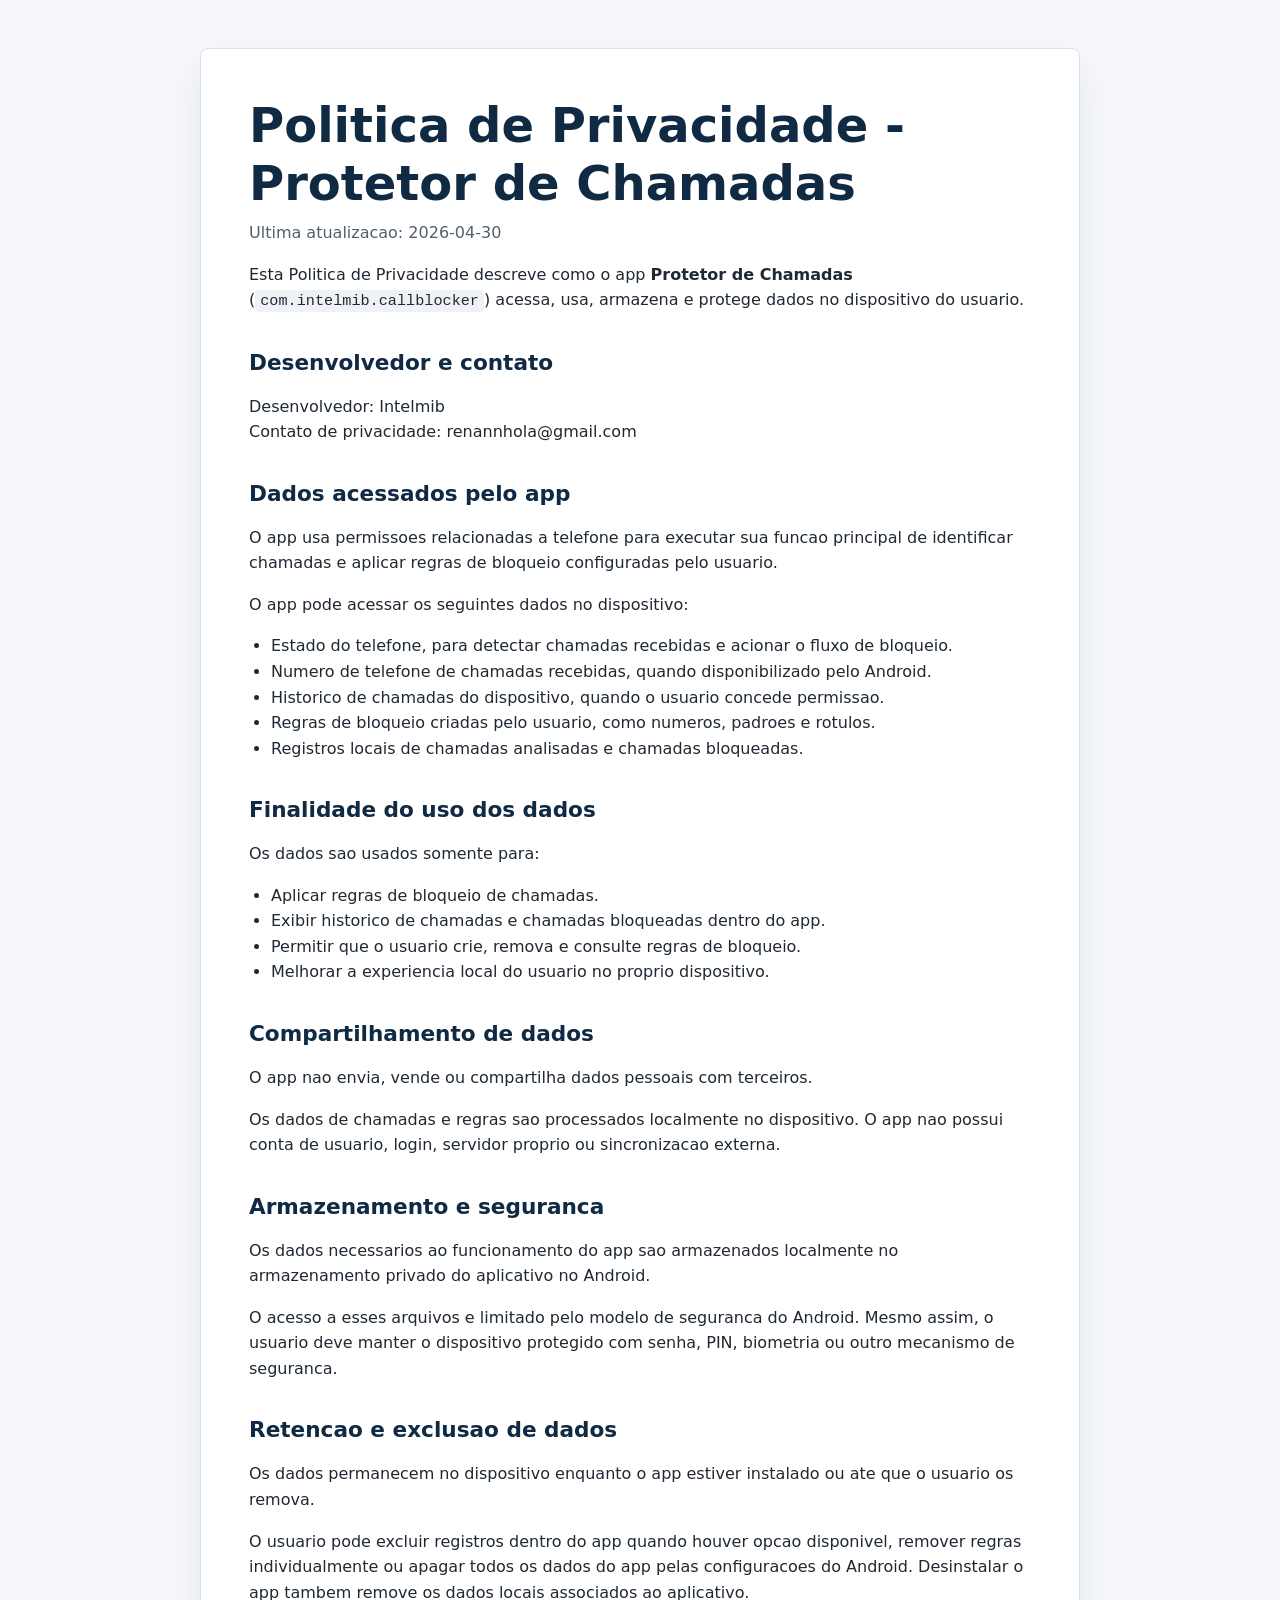
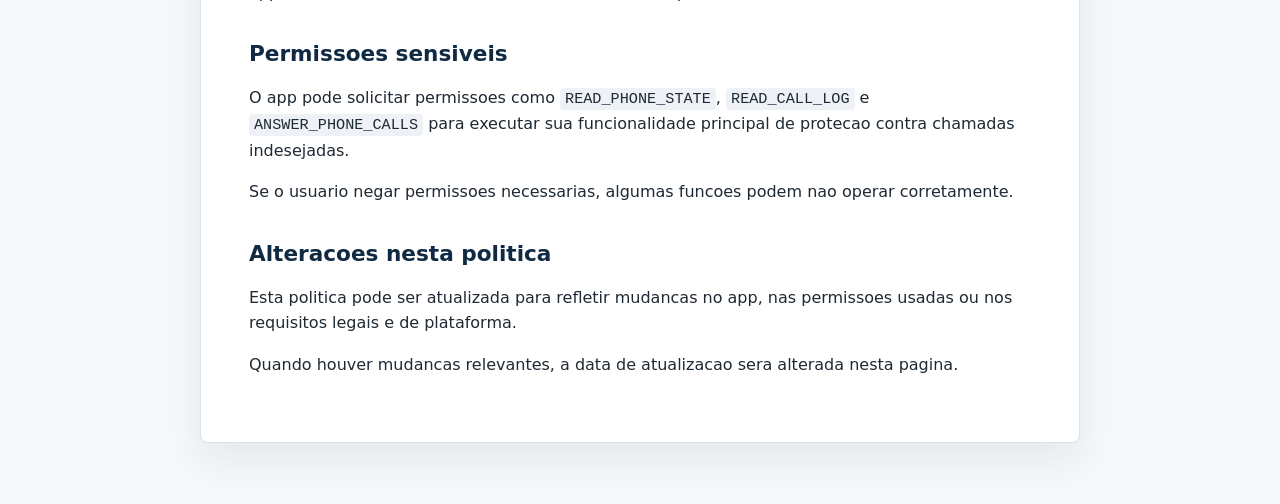
==== app-call-blocker/index.html @ 57f32411 "ok" ====
<!doctype html>
<html lang="pt-BR">
  <head>
    <meta charset="utf-8" />
    <meta name="viewport" content="width=device-width, initial-scale=1" />
    <title>Politica de Privacidade - Protetor de Chamadas</title>
    <meta
      name="description"
      content="Politica de Privacidade do app Protetor de Chamadas."
    />
    <style>
      :root {
        color-scheme: light;
        font-family:
          Inter, ui-sans-serif, system-ui, -apple-system, BlinkMacSystemFont,
          "Segoe UI", sans-serif;
        color: #1f2933;
        background: #f6f8fb;
      }

      body {
        margin: 0;
        line-height: 1.6;
      }

      main {
        width: min(880px, calc(100% - 32px));
        margin: 0 auto;
        padding: 48px 0 64px;
      }

      article {
        background: #ffffff;
        border: 1px solid #d9e2ec;
        border-radius: 8px;
        padding: clamp(24px, 5vw, 48px);
        box-shadow: 0 16px 40px rgba(31, 41, 51, 0.08);
      }

      h1,
      h2 {
        line-height: 1.2;
        color: #102a43;
      }

      h1 {
        margin: 0 0 8px;
        font-size: clamp(2rem, 6vw, 3rem);
      }

      h2 {
        margin-top: 36px;
        font-size: 1.35rem;
      }

      p,
      li {
        font-size: 1rem;
      }

      ul {
        padding-left: 22px;
      }

      code {
        border-radius: 4px;
        background: #eef2f7;
        padding: 2px 5px;
        font-size: 0.95em;
      }

      .updated {
        margin-top: 0;
        color: #52606d;
      }
    </style>
  </head>
  <body>
    <main>
      <article>
        <h1>Politica de Privacidade - Protetor de Chamadas</h1>
        <p class="updated">Ultima atualizacao: 2026-04-30</p>

        <p>
          Esta Politica de Privacidade descreve como o app
          <strong>Protetor de Chamadas</strong>
          (<code>com.intelmib.callblocker</code>) acessa, usa, armazena e
          protege dados no dispositivo do usuario.
        </p>

        <h2>Desenvolvedor e contato</h2>
        <p>
          Desenvolvedor: Intelmib<br />
          Contato de privacidade: renannhola@gmail.com
        </p>

        <h2>Dados acessados pelo app</h2>
        <p>
          O app usa permissoes relacionadas a telefone para executar sua funcao
          principal de identificar chamadas e aplicar regras de bloqueio
          configuradas pelo usuario.
        </p>
        <p>O app pode acessar os seguintes dados no dispositivo:</p>
        <ul>
          <li>
            Estado do telefone, para detectar chamadas recebidas e acionar o
            fluxo de bloqueio.
          </li>
          <li>
            Numero de telefone de chamadas recebidas, quando disponibilizado
            pelo Android.
          </li>
          <li>
            Historico de chamadas do dispositivo, quando o usuario concede
            permissao.
          </li>
          <li>
            Regras de bloqueio criadas pelo usuario, como numeros, padroes e
            rotulos.
          </li>
          <li>Registros locais de chamadas analisadas e chamadas bloqueadas.</li>
        </ul>

        <h2>Finalidade do uso dos dados</h2>
        <p>Os dados sao usados somente para:</p>
        <ul>
          <li>Aplicar regras de bloqueio de chamadas.</li>
          <li>
            Exibir historico de chamadas e chamadas bloqueadas dentro do app.
          </li>
          <li>
            Permitir que o usuario crie, remova e consulte regras de bloqueio.
          </li>
          <li>
            Melhorar a experiencia local do usuario no proprio dispositivo.
          </li>
        </ul>

        <h2>Compartilhamento de dados</h2>
        <p>O app nao envia, vende ou compartilha dados pessoais com terceiros.</p>
        <p>
          Os dados de chamadas e regras sao processados localmente no
          dispositivo. O app nao possui conta de usuario, login, servidor
          proprio ou sincronizacao externa.
        </p>

        <h2>Armazenamento e seguranca</h2>
        <p>
          Os dados necessarios ao funcionamento do app sao armazenados
          localmente no armazenamento privado do aplicativo no Android.
        </p>
        <p>
          O acesso a esses arquivos e limitado pelo modelo de seguranca do
          Android. Mesmo assim, o usuario deve manter o dispositivo protegido com
          senha, PIN, biometria ou outro mecanismo de seguranca.
        </p>

        <h2>Retencao e exclusao de dados</h2>
        <p>
          Os dados permanecem no dispositivo enquanto o app estiver instalado ou
          ate que o usuario os remova.
        </p>
        <p>
          O usuario pode excluir registros dentro do app quando houver opcao
          disponivel, remover regras individualmente ou apagar todos os dados do
          app pelas configuracoes do Android. Desinstalar o app tambem remove os
          dados locais associados ao aplicativo.
        </p>

        <h2>Permissoes sensiveis</h2>
        <p>
          O app pode solicitar permissoes como <code>READ_PHONE_STATE</code>,
          <code>READ_CALL_LOG</code> e <code>ANSWER_PHONE_CALLS</code> para
          executar sua funcionalidade principal de protecao contra chamadas
          indesejadas.
        </p>
        <p>
          Se o usuario negar permissoes necessarias, algumas funcoes podem nao
          operar corretamente.
        </p>

        <h2>Alteracoes nesta politica</h2>
        <p>
          Esta politica pode ser atualizada para refletir mudancas no app, nas
          permissoes usadas ou nos requisitos legais e de plataforma.
        </p>
        <p>
          Quando houver mudancas relevantes, a data de atualizacao sera alterada
          nesta pagina.
        </p>
      </article>
    </main>
  </body>
</html>
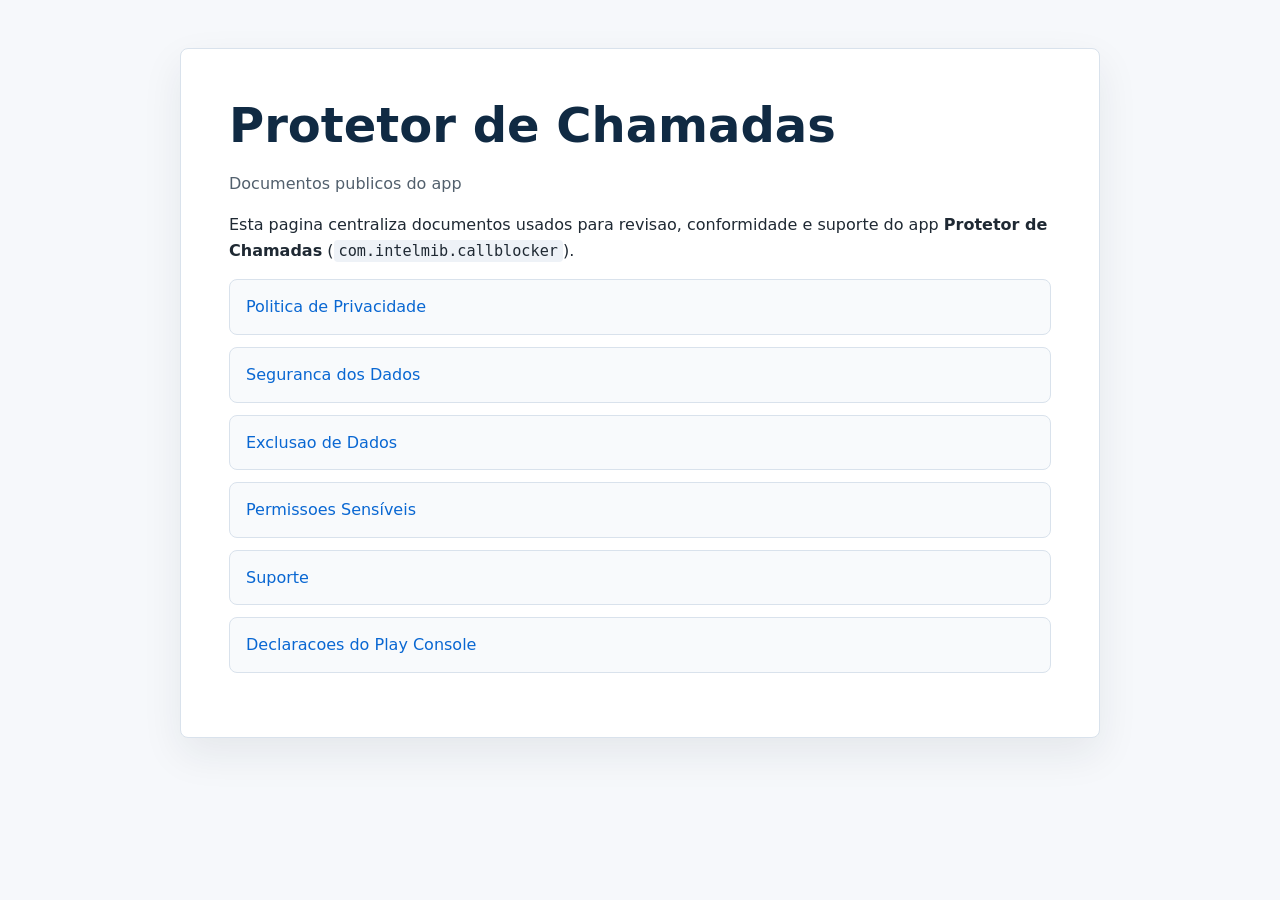
==== commit dadf1243: "Add app call blocker documents index" ====
--- a/app-call-blocker/index.html
+++ b/app-call-blocker/index.html
@@ -3,191 +3,32 @@
   <head>
     <meta charset="utf-8" />
     <meta name="viewport" content="width=device-width, initial-scale=1" />
-    <title>Politica de Privacidade - Protetor de Chamadas</title>
+    <title>Protetor de Chamadas - Documentos</title>
     <meta
       name="description"
-      content="Politica de Privacidade do app Protetor de Chamadas."
+      content="Documentos publicos do app Protetor de Chamadas."
     />
-    <style>
-      :root {
-        color-scheme: light;
-        font-family:
-          Inter, ui-sans-serif, system-ui, -apple-system, BlinkMacSystemFont,
-          "Segoe UI", sans-serif;
-        color: #1f2933;
-        background: #f6f8fb;
-      }
-
-      body {
-        margin: 0;
-        line-height: 1.6;
-      }
-
-      main {
-        width: min(880px, calc(100% - 32px));
-        margin: 0 auto;
-        padding: 48px 0 64px;
-      }
-
-      article {
-        background: #ffffff;
-        border: 1px solid #d9e2ec;
-        border-radius: 8px;
-        padding: clamp(24px, 5vw, 48px);
-        box-shadow: 0 16px 40px rgba(31, 41, 51, 0.08);
-      }
-
-      h1,
-      h2 {
-        line-height: 1.2;
-        color: #102a43;
-      }
-
-      h1 {
-        margin: 0 0 8px;
-        font-size: clamp(2rem, 6vw, 3rem);
-      }
-
-      h2 {
-        margin-top: 36px;
-        font-size: 1.35rem;
-      }
-
-      p,
-      li {
-        font-size: 1rem;
-      }
-
-      ul {
-        padding-left: 22px;
-      }
-
-      code {
-        border-radius: 4px;
-        background: #eef2f7;
-        padding: 2px 5px;
-        font-size: 0.95em;
-      }
-
-      .updated {
-        margin-top: 0;
-        color: #52606d;
-      }
-    </style>
+    <link rel="stylesheet" href="./assets/app.css" />
   </head>
   <body>
     <main>
       <article>
-        <h1>Politica de Privacidade - Protetor de Chamadas</h1>
-        <p class="updated">Ultima atualizacao: 2026-04-30</p>
-
+        <h1>Protetor de Chamadas</h1>
+        <p class="updated">Documentos publicos do app</p>
         <p>
-          Esta Politica de Privacidade descreve como o app
-          <strong>Protetor de Chamadas</strong>
-          (<code>com.intelmib.callblocker</code>) acessa, usa, armazena e
-          protege dados no dispositivo do usuario.
+          Esta pagina centraliza documentos usados para revisao, conformidade e
+          suporte do app <strong>Protetor de Chamadas</strong>
+          (<code>com.intelmib.callblocker</code>).
         </p>
 
-        <h2>Desenvolvedor e contato</h2>
-        <p>
-          Desenvolvedor: Intelmib<br />
-          Contato de privacidade: renannhola@gmail.com
-        </p>
-
-        <h2>Dados acessados pelo app</h2>
-        <p>
-          O app usa permissoes relacionadas a telefone para executar sua funcao
-          principal de identificar chamadas e aplicar regras de bloqueio
-          configuradas pelo usuario.
-        </p>
-        <p>O app pode acessar os seguintes dados no dispositivo:</p>
-        <ul>
-          <li>
-            Estado do telefone, para detectar chamadas recebidas e acionar o
-            fluxo de bloqueio.
-          </li>
-          <li>
-            Numero de telefone de chamadas recebidas, quando disponibilizado
-            pelo Android.
-          </li>
-          <li>
-            Historico de chamadas do dispositivo, quando o usuario concede
-            permissao.
-          </li>
-          <li>
-            Regras de bloqueio criadas pelo usuario, como numeros, padroes e
-            rotulos.
-          </li>
-          <li>Registros locais de chamadas analisadas e chamadas bloqueadas.</li>
+        <ul class="links">
+          <li><a href="./politica-privacidade/">Politica de Privacidade</a></li>
+          <li><a href="./seguranca-dados/">Seguranca dos Dados</a></li>
+          <li><a href="./exclusao-dados/">Exclusao de Dados</a></li>
+          <li><a href="./permissoes/">Permissoes Sensíveis</a></li>
+          <li><a href="./suporte/">Suporte</a></li>
+          <li><a href="./declaracoes-play-console/">Declaracoes do Play Console</a></li>
         </ul>
-
-        <h2>Finalidade do uso dos dados</h2>
-        <p>Os dados sao usados somente para:</p>
-        <ul>
-          <li>Aplicar regras de bloqueio de chamadas.</li>
-          <li>
-            Exibir historico de chamadas e chamadas bloqueadas dentro do app.
-          </li>
-          <li>
-            Permitir que o usuario crie, remova e consulte regras de bloqueio.
-          </li>
-          <li>
-            Melhorar a experiencia local do usuario no proprio dispositivo.
-          </li>
-        </ul>
-
-        <h2>Compartilhamento de dados</h2>
-        <p>O app nao envia, vende ou compartilha dados pessoais com terceiros.</p>
-        <p>
-          Os dados de chamadas e regras sao processados localmente no
-          dispositivo. O app nao possui conta de usuario, login, servidor
-          proprio ou sincronizacao externa.
-        </p>
-
-        <h2>Armazenamento e seguranca</h2>
-        <p>
-          Os dados necessarios ao funcionamento do app sao armazenados
-          localmente no armazenamento privado do aplicativo no Android.
-        </p>
-        <p>
-          O acesso a esses arquivos e limitado pelo modelo de seguranca do
-          Android. Mesmo assim, o usuario deve manter o dispositivo protegido com
-          senha, PIN, biometria ou outro mecanismo de seguranca.
-        </p>
-
-        <h2>Retencao e exclusao de dados</h2>
-        <p>
-          Os dados permanecem no dispositivo enquanto o app estiver instalado ou
-          ate que o usuario os remova.
-        </p>
-        <p>
-          O usuario pode excluir registros dentro do app quando houver opcao
-          disponivel, remover regras individualmente ou apagar todos os dados do
-          app pelas configuracoes do Android. Desinstalar o app tambem remove os
-          dados locais associados ao aplicativo.
-        </p>
-
-        <h2>Permissoes sensiveis</h2>
-        <p>
-          O app pode solicitar permissoes como <code>READ_PHONE_STATE</code>,
-          <code>READ_CALL_LOG</code> e <code>ANSWER_PHONE_CALLS</code> para
-          executar sua funcionalidade principal de protecao contra chamadas
-          indesejadas.
-        </p>
-        <p>
-          Se o usuario negar permissoes necessarias, algumas funcoes podem nao
-          operar corretamente.
-        </p>
-
-        <h2>Alteracoes nesta politica</h2>
-        <p>
-          Esta politica pode ser atualizada para refletir mudancas no app, nas
-          permissoes usadas ou nos requisitos legais e de plataforma.
-        </p>
-        <p>
-          Quando houver mudancas relevantes, a data de atualizacao sera alterada
-          nesta pagina.
-        </p>
       </article>
     </main>
   </body>
--- a/app-call-blocker/assets/app.css
+++ b/app-call-blocker/assets/app.css
@@ -0,0 +1,121 @@
+:root {
+  color-scheme: light;
+  font-family:
+    Inter, ui-sans-serif, system-ui, -apple-system, BlinkMacSystemFont,
+    "Segoe UI", sans-serif;
+  color: #1f2933;
+  background: #f6f8fb;
+}
+
+body {
+  margin: 0;
+  line-height: 1.6;
+}
+
+main {
+  width: min(920px, calc(100% - 32px));
+  margin: 0 auto;
+  padding: 48px 0 64px;
+}
+
+article,
+.panel {
+  background: #ffffff;
+  border: 1px solid #d9e2ec;
+  border-radius: 8px;
+  padding: clamp(24px, 5vw, 48px);
+  box-shadow: 0 16px 40px rgba(31, 41, 51, 0.08);
+}
+
+h1,
+h2,
+h3 {
+  line-height: 1.2;
+  color: #102a43;
+}
+
+h1 {
+  margin: 0 0 8px;
+  font-size: clamp(2rem, 6vw, 3rem);
+}
+
+h2 {
+  margin-top: 36px;
+  font-size: 1.35rem;
+}
+
+h3 {
+  margin: 24px 0 8px;
+  font-size: 1.1rem;
+}
+
+p,
+li,
+td,
+th {
+  font-size: 1rem;
+}
+
+ul {
+  padding-left: 22px;
+}
+
+a {
+  color: #0967d2;
+}
+
+code {
+  border-radius: 4px;
+  background: #eef2f7;
+  padding: 2px 5px;
+  font-size: 0.95em;
+}
+
+table {
+  width: 100%;
+  border-collapse: collapse;
+  margin-top: 16px;
+}
+
+th,
+td {
+  border: 1px solid #d9e2ec;
+  padding: 10px 12px;
+  text-align: left;
+  vertical-align: top;
+}
+
+th {
+  background: #f0f4f8;
+}
+
+.updated,
+.muted {
+  color: #52606d;
+}
+
+.links {
+  display: grid;
+  gap: 12px;
+  padding-left: 0;
+  list-style: none;
+}
+
+.links a {
+  display: block;
+  border: 1px solid #d9e2ec;
+  border-radius: 8px;
+  padding: 14px 16px;
+  background: #f8fafc;
+  text-decoration: none;
+}
+
+.badge {
+  display: inline-block;
+  border-radius: 999px;
+  background: #e6f4ea;
+  color: #137333;
+  padding: 2px 10px;
+  font-size: 0.85rem;
+  font-weight: 700;
+}
